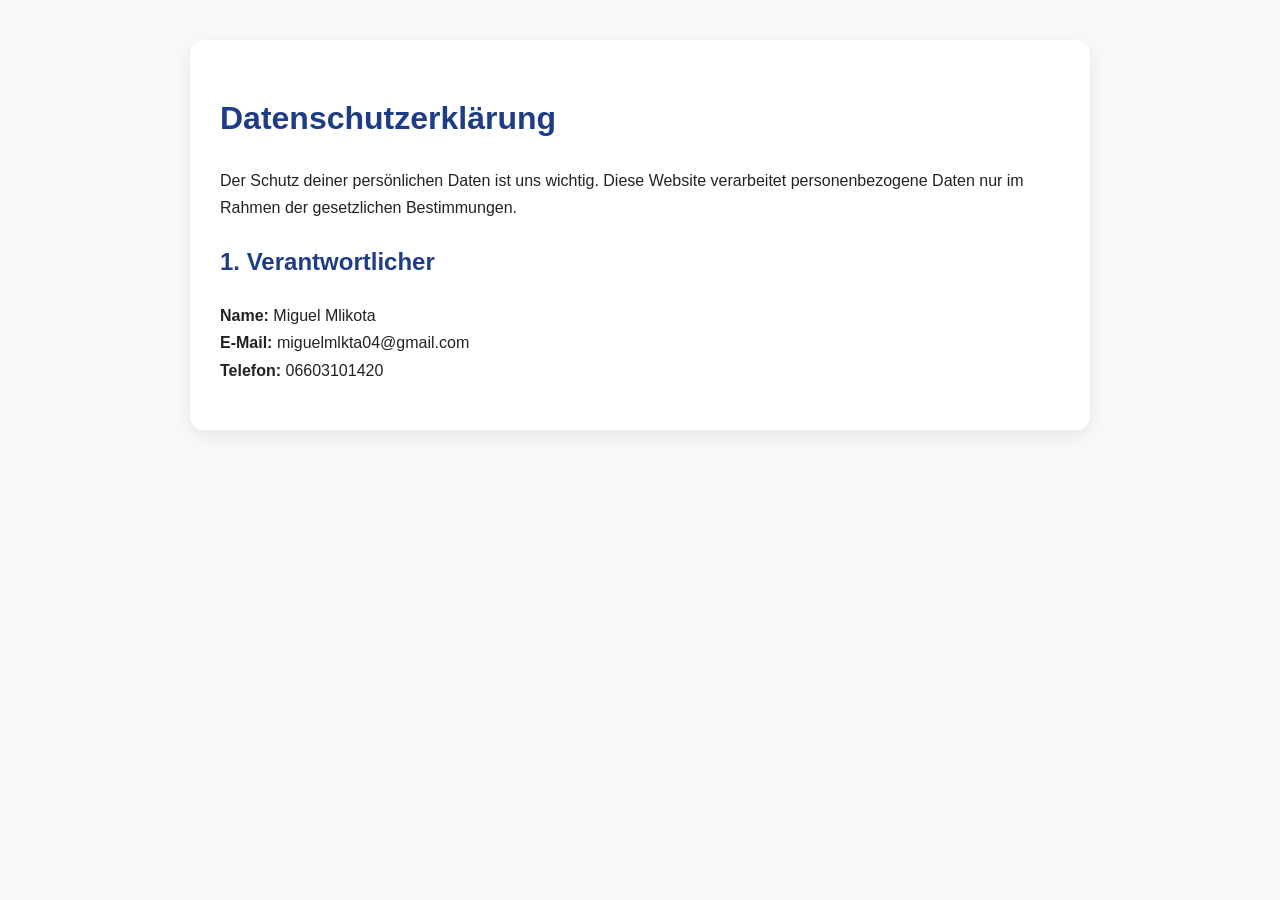
==== datenschutz.html @ dc7697e9 "Initial commit: original site from website builder Unmodified export from the builder tool Miguel's " ====
<!DOCTYPE html>
<html lang="de">
<head>
<meta charset="UTF-8">
<meta name="viewport" content="width=device-width, initial-scale=1.0">
<title>Datenschutz</title>
<style>
body {
font-family: Arial, sans-serif;
max-width: 900px;
margin: 0 auto;
padding: 40px 20px;
line-height: 1.7;
color: #222;
background: #f8f9fb;
}
.box {
background: white;
padding: 30px;
border-radius: 14px;
box-shadow: 0 6px 20px rgba(0,0,0,0.08);
}
h1, h2 {
color: #1f3c88;
}
a {
color: #1f3c88;
text-decoration: none;
}
a:hover {
text-decoration: underline;
}
</style>
</head>
<body>
<div class="box">
<h1>Datenschutzerklärung</h1>

<p>
Der Schutz deiner persönlichen Daten ist uns wichtig. Diese Website verarbeitet personenbezogene Daten
nur im Rahmen der gesetzlichen Bestimmungen.
</p>

<h2>1. Verantwortlicher</h2>
<p>
<strong>Name:</strong> Miguel Mlikota<br>
<strong>E-Mail:</strong> miguelmlkta04@gmail.com<br>
<strong>Telefon:</strong> 06603101420
</p>
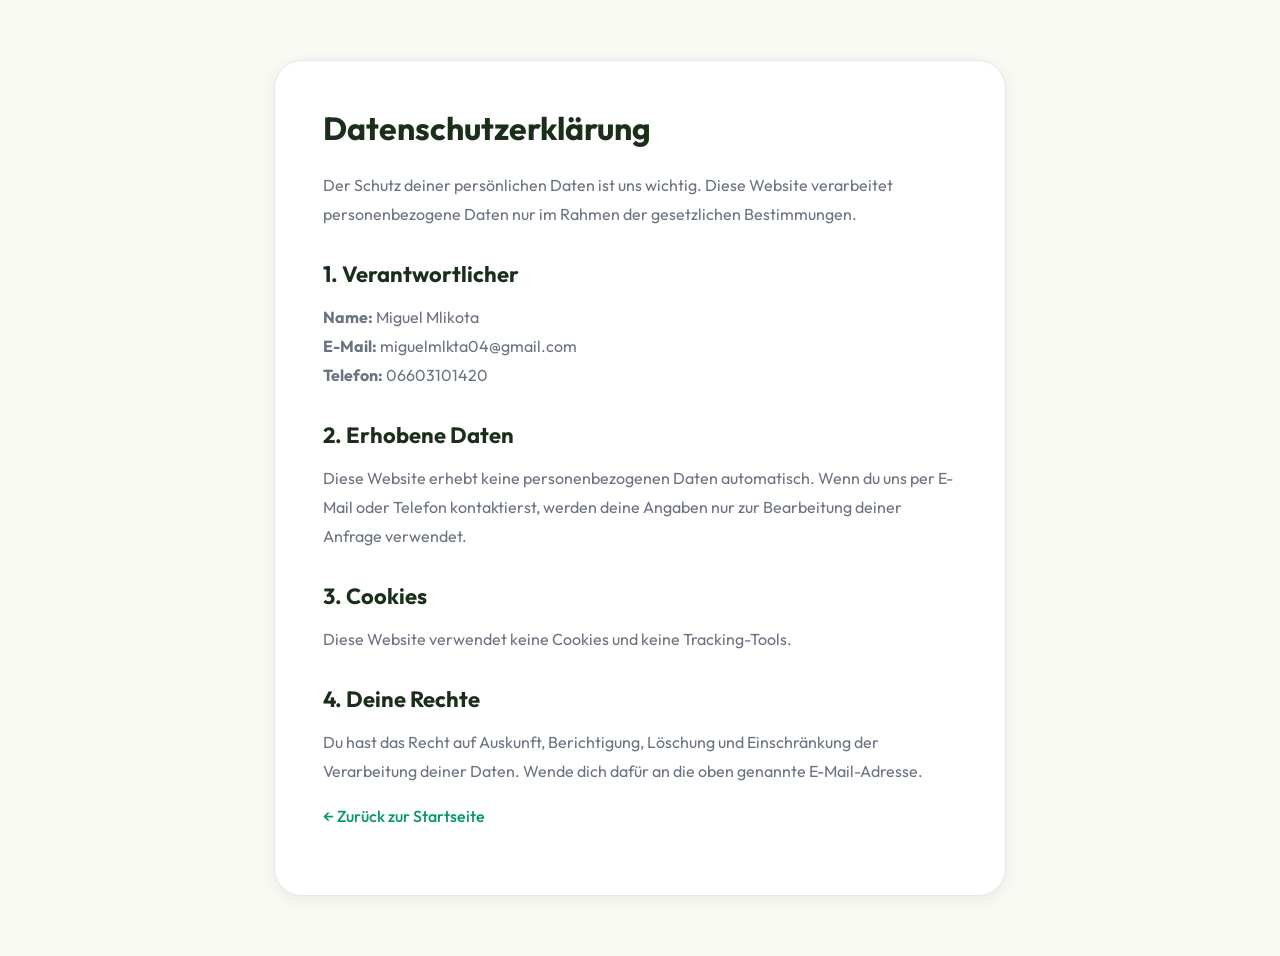
==== commit cf864927: "Complete redesign: clean code, optimized images, modern design - Extract base64 images to optimized " ====
--- a/datenschutz.html
+++ b/datenschutz.html
@@ -1,49 +1,51 @@
-<!DOCTYPE html>
-<html lang="de">
-<head>
-<meta charset="UTF-8">
-<meta name="viewport" content="width=device-width, initial-scale=1.0">
-<title>Datenschutz</title>
-<style>
-body {
-font-family: Arial, sans-serif;
-max-width: 900px;
-margin: 0 auto;
-padding: 40px 20px;
-line-height: 1.7;
-color: #222;
-background: #f8f9fb;
-}
-.box {
-background: white;
-padding: 30px;
-border-radius: 14px;
-box-shadow: 0 6px 20px rgba(0,0,0,0.08);
-}
-h1, h2 {
-color: #1f3c88;
-}
-a {
-color: #1f3c88;
-text-decoration: none;
-}
-a:hover {
-text-decoration: underline;
-}
-</style>
-</head>
-<body>
-<div class="box">
-<h1>Datenschutzerklärung</h1>
-
-<p>
-Der Schutz deiner persönlichen Daten ist uns wichtig. Diese Website verarbeitet personenbezogene Daten
-nur im Rahmen der gesetzlichen Bestimmungen.
-</p>
-
-<h2>1. Verantwortlicher</h2>
-<p>
-<strong>Name:</strong> Miguel Mlikota<br>
-<strong>E-Mail:</strong> miguelmlkta04@gmail.com<br>
-<strong>Telefon:</strong> 06603101420
-</p>
+<!DOCTYPE html>
+<html lang="de">
+<head>
+  <meta charset="UTF-8">
+  <meta name="viewport" content="width=device-width, initial-scale=1.0">
+  <title>Datenschutz – Strom & Gas Check</title>
+  <meta name="theme-color" content="#FAFAF5">
+  <link rel="icon" href="data:image/svg+xml,<svg xmlns='http://www.w3.org/2000/svg' viewBox='0 0 100 100'><text y='.9em' font-size='90'>⚡</text></svg>">
+  <link rel="stylesheet" href="styles.css">
+</head>
+<body>
+  <div class="page-content">
+    <div class="box">
+      <h1>Datenschutzerklärung</h1>
+
+      <p>
+        Der Schutz deiner persönlichen Daten ist uns wichtig. Diese Website verarbeitet personenbezogene Daten
+        nur im Rahmen der gesetzlichen Bestimmungen.
+      </p>
+
+      <h2>1. Verantwortlicher</h2>
+      <p>
+        <strong>Name:</strong> Miguel Mlikota<br>
+        <strong>E-Mail:</strong> miguelmlkta04@gmail.com<br>
+        <strong>Telefon:</strong> 06603101420
+      </p>
+
+      <h2>2. Erhobene Daten</h2>
+      <p>
+        Diese Website erhebt keine personenbezogenen Daten automatisch. Wenn du uns per E-Mail oder Telefon
+        kontaktierst, werden deine Angaben nur zur Bearbeitung deiner Anfrage verwendet.
+      </p>
+
+      <h2>3. Cookies</h2>
+      <p>
+        Diese Website verwendet keine Cookies und keine Tracking-Tools.
+      </p>
+
+      <h2>4. Deine Rechte</h2>
+      <p>
+        Du hast das Recht auf Auskunft, Berichtigung, Löschung und Einschränkung der Verarbeitung deiner Daten.
+        Wende dich dafür an die oben genannte E-Mail-Adresse.
+      </p>
+
+      <p>
+        <a href="index.html">← Zurück zur Startseite</a>
+      </p>
+    </div>
+  </div>
+</body>
+</html>
--- a/styles.css
+++ b/styles.css
@@ -0,0 +1,752 @@
+/* ==========================================================================
+   Fonts
+   ========================================================================== */
+
+@import url('https://fonts.googleapis.com/css2?family=Outfit:wght@300;400;500;600;700;800&display=swap');
+
+/* ==========================================================================
+   Custom Properties
+   ========================================================================== */
+
+:root {
+  --color-primary: #10B981;
+  --color-primary-dark: #059669;
+  --color-primary-light: #D1FAE5;
+  --color-accent: #EAB308;
+  --color-accent-light: #FEF9C3;
+  --color-dark: #1A2E1A;
+  --color-dark-soft: #243524;
+  --color-text: #1A2E1A;
+  --color-text-muted: #6B7280;
+  --color-bg: #FAFAF5;
+  --color-surface: #FFFFFF;
+  --color-border: #E5E7EB;
+
+  --font: 'Outfit', system-ui, sans-serif;
+
+  --radius-sm: 8px;
+  --radius-md: 14px;
+  --radius-lg: 20px;
+  --radius-xl: 28px;
+
+  --shadow-sm: 0 1px 3px rgba(26, 46, 26, 0.06);
+  --shadow-md: 0 4px 16px rgba(26, 46, 26, 0.08);
+  --shadow-lg: 0 12px 40px rgba(26, 46, 26, 0.1);
+  --shadow-xl: 0 20px 60px rgba(26, 46, 26, 0.12);
+}
+
+/* ==========================================================================
+   Reset & Base
+   ========================================================================== */
+
+*,
+*::before,
+*::after {
+  box-sizing: border-box;
+}
+
+body {
+  margin: 0;
+  font-family: var(--font);
+  background: var(--color-bg);
+  color: var(--color-text);
+  line-height: 1.65;
+  -webkit-font-smoothing: antialiased;
+  -moz-osx-font-smoothing: grayscale;
+}
+
+h1, h2, h3, h4 {
+  font-family: var(--font);
+  line-height: 1.2;
+  margin-top: 0;
+}
+
+a {
+  color: var(--color-primary-dark);
+  text-decoration: none;
+  transition: color 0.2s ease;
+}
+
+a:hover {
+  color: var(--color-primary);
+}
+
+img {
+  max-width: 100%;
+  height: auto;
+  display: block;
+}
+
+/* ==========================================================================
+   Layout
+   ========================================================================== */
+
+.container {
+  max-width: 1100px;
+  margin: 0 auto;
+  padding: 0 24px;
+}
+
+.section {
+  padding: 80px 0;
+}
+
+/* Centered content for legal pages */
+.page-content {
+  max-width: 780px;
+  margin: 0 auto;
+  padding: 60px 24px;
+}
+
+/* ==========================================================================
+   Hero
+   ========================================================================== */
+
+.hero {
+  background: linear-gradient(180deg, #ECFDF5 0%, var(--color-bg) 100%);
+  color: var(--color-text);
+  padding: 120px 24px 100px;
+  text-align: center;
+  position: relative;
+  overflow: hidden;
+}
+
+.hero::before {
+  content: '';
+  position: absolute;
+  top: -30%;
+  right: -10%;
+  width: 600px;
+  height: 600px;
+  background: radial-gradient(circle, rgba(16, 185, 129, 0.1) 0%, transparent 70%);
+  pointer-events: none;
+}
+
+.hero::after {
+  content: '';
+  position: absolute;
+  bottom: -30%;
+  left: -5%;
+  width: 400px;
+  height: 400px;
+  background: radial-gradient(circle, rgba(234, 179, 8, 0.06) 0%, transparent 70%);
+  pointer-events: none;
+}
+
+.hero-inner {
+  max-width: 800px;
+  margin: 0 auto;
+  position: relative;
+  z-index: 1;
+}
+
+.hero-label {
+  display: inline-block;
+  font-size: 14px;
+  font-weight: 600;
+  letter-spacing: 0.08em;
+  text-transform: uppercase;
+  color: var(--color-primary-dark);
+  background: var(--color-primary-light);
+  padding: 6px 16px;
+  border-radius: 100px;
+  margin-bottom: 28px;
+}
+
+.hero h1 {
+  font-size: clamp(36px, 5vw, 56px);
+  font-weight: 700;
+  color: var(--color-dark);
+  margin-bottom: 20px;
+  letter-spacing: -0.02em;
+}
+
+.text-primary {
+  color: var(--color-primary-dark);
+}
+
+.hero p {
+  font-size: 18px;
+  line-height: 1.7;
+  color: var(--color-text-muted);
+  max-width: 620px;
+  margin: 0 auto 36px;
+}
+
+/* ==========================================================================
+   Buttons
+   ========================================================================== */
+
+.btn-wrap {
+  display: flex;
+  gap: 14px;
+  justify-content: center;
+  flex-wrap: wrap;
+}
+
+.btn {
+  display: inline-flex;
+  align-items: center;
+  gap: 8px;
+  padding: 16px 32px;
+  border-radius: var(--radius-md);
+  text-decoration: none;
+  font-family: var(--font);
+  font-size: 16px;
+  font-weight: 600;
+  transition: all 0.2s ease;
+  cursor: pointer;
+  border: none;
+}
+
+.btn:hover {
+  text-decoration: none;
+  transform: translateY(-2px);
+}
+
+.btn-primary {
+  background: var(--color-primary);
+  color: white;
+  box-shadow: 0 4px 16px rgba(16, 185, 129, 0.3);
+}
+
+.btn-primary:hover {
+  background: var(--color-primary-dark);
+  box-shadow: 0 8px 24px rgba(16, 185, 129, 0.4);
+  color: white;
+}
+
+.btn-secondary {
+  background: var(--color-surface);
+  color: var(--color-dark);
+  border: 1px solid var(--color-border);
+}
+
+.btn-secondary:hover {
+  background: var(--color-surface);
+  border-color: var(--color-primary);
+  color: var(--color-dark);
+  box-shadow: 0 4px 16px rgba(26, 46, 26, 0.08);
+}
+
+/* ==========================================================================
+   Contact strip
+   ========================================================================== */
+
+.contact-strip {
+  background: var(--color-surface);
+  padding: 28px 24px;
+  text-align: center;
+  border-bottom: 1px solid var(--color-border);
+}
+
+.contact-strip-heading {
+  font-size: 18px;
+  font-weight: 600;
+  color: var(--color-text);
+  margin: 0 0 14px;
+}
+
+.contact-strip-buttons {
+  display: flex;
+  gap: 12px;
+  justify-content: center;
+  flex-wrap: wrap;
+}
+
+.contact-btn {
+  display: inline-flex;
+  align-items: center;
+  gap: 8px;
+  padding: 10px 22px;
+  border-radius: var(--radius-sm);
+  font-size: 16px;
+  font-weight: 500;
+  text-decoration: none;
+  transition: all 0.2s ease;
+}
+
+.contact-btn:hover {
+  text-decoration: none;
+  transform: translateY(-1px);
+}
+
+.contact-btn-phone {
+  background: var(--color-primary-light);
+  color: var(--color-primary-dark);
+}
+
+.contact-btn-phone:hover {
+  background: #A7F3D0;
+  color: var(--color-primary-dark);
+}
+
+.contact-btn-whatsapp {
+  background: #DCFCE7;
+  color: #15803D;
+}
+
+.contact-btn-whatsapp:hover {
+  background: #BBF7D0;
+  color: #15803D;
+}
+
+/* ==========================================================================
+   Benefits section
+   ========================================================================== */
+
+.benefits {
+  padding: 100px 0;
+}
+
+.section-header {
+  text-align: center;
+  max-width: 640px;
+  margin: 0 auto 48px;
+}
+
+.section-header h2 {
+  font-size: clamp(28px, 3.5vw, 38px);
+  font-weight: 700;
+  color: var(--color-text);
+  margin-bottom: 12px;
+}
+
+.section-header p {
+  font-size: 18px;
+  color: var(--color-text-muted);
+  line-height: 1.7;
+}
+
+.benefits-grid {
+  display: grid;
+  grid-template-columns: repeat(2, 1fr);
+  gap: 20px;
+}
+
+.benefit-card {
+  background: var(--color-surface);
+  padding: 32px;
+  border-radius: var(--radius-lg);
+  box-shadow: var(--shadow-sm);
+  border: 1px solid var(--color-border);
+  transition: box-shadow 0.25s ease, transform 0.25s ease;
+}
+
+.benefit-card:hover {
+  box-shadow: var(--shadow-md);
+  transform: translateY(-2px);
+}
+
+.benefit-card-header {
+  display: flex;
+  align-items: center;
+  gap: 14px;
+  margin-bottom: 12px;
+}
+
+.benefit-card-icon {
+  width: 44px;
+  height: 44px;
+  border-radius: 12px;
+  background: var(--color-primary-light);
+  color: var(--color-primary-dark);
+  display: flex;
+  align-items: center;
+  justify-content: center;
+  font-size: 22px;
+  flex-shrink: 0;
+}
+
+.benefit-card h3 {
+  font-size: 18px;
+  font-weight: 700;
+  margin-bottom: 0;
+  color: var(--color-text);
+}
+
+.benefit-card p {
+  font-size: 16px;
+  color: var(--color-text-muted);
+  margin: 0;
+  line-height: 1.65;
+}
+
+/* ==========================================================================
+   About / Two-column
+   ========================================================================== */
+
+.about {
+  padding: 0 0 100px;
+}
+
+.about-inner {
+  display: grid;
+  grid-template-columns: 1fr 1fr;
+  gap: 60px;
+  align-items: center;
+}
+
+.about-content h2 {
+  font-size: clamp(28px, 3.5vw, 36px);
+  font-weight: 700;
+  margin-bottom: 20px;
+}
+
+.about-content p {
+  font-size: 16px;
+  color: var(--color-text-muted);
+  margin-bottom: 16px;
+  line-height: 1.7;
+}
+
+.about-image {
+  position: relative;
+}
+
+.about-image img {
+  width: 100%;
+  height: 480px;
+  object-fit: cover;
+  border-radius: var(--radius-xl);
+  box-shadow: var(--shadow-lg);
+}
+
+.about-image::after {
+  content: '';
+  position: absolute;
+  inset: 12px -12px -12px 12px;
+  border: 2px solid var(--color-primary);
+  border-radius: var(--radius-xl);
+  z-index: -1;
+  opacity: 0.3;
+}
+
+/* ==========================================================================
+   Gallery
+   ========================================================================== */
+
+.gallery-section {
+  padding: 0 0 100px;
+}
+
+.gallery-section h2 {
+  font-size: clamp(28px, 3.5vw, 36px);
+  font-weight: 700;
+  margin-bottom: 32px;
+}
+
+.gallery-grid {
+  display: grid;
+  grid-template-columns: repeat(4, 1fr);
+  gap: 16px;
+}
+
+.gallery-grid img {
+  width: 100%;
+  height: 280px;
+  object-fit: cover;
+  border-radius: var(--radius-md);
+  transition: transform 0.3s ease, box-shadow 0.3s ease;
+}
+
+.gallery-grid img:hover {
+  transform: scale(1.03);
+  box-shadow: var(--shadow-lg);
+}
+
+/* ==========================================================================
+   Trust section
+   ========================================================================== */
+
+.trust {
+  background: var(--color-surface);
+  border-top: 1px solid var(--color-border);
+  border-bottom: 1px solid var(--color-border);
+  padding: 64px 0;
+}
+
+.trust-inner {
+  display: flex;
+  justify-content: center;
+  gap: 48px;
+  flex-wrap: wrap;
+}
+
+.trust-item {
+  display: flex;
+  align-items: center;
+  gap: 10px;
+  font-size: 16px;
+  font-weight: 500;
+  color: var(--color-text);
+}
+
+.trust-check {
+  width: 26px;
+  height: 26px;
+  background: var(--color-primary-light);
+  border-radius: 50%;
+  display: flex;
+  align-items: center;
+  justify-content: center;
+  flex-shrink: 0;
+}
+
+.trust-check svg {
+  width: 14px;
+  height: 14px;
+  color: var(--color-primary-dark);
+}
+
+/* ==========================================================================
+   Urgency banner
+   ========================================================================== */
+
+.urgency-strip {
+  background: var(--color-accent-light);
+  border-top: 1px solid #FDE68A;
+  border-bottom: 1px solid #FDE68A;
+  margin-top: 80px;
+  padding: 20px 24px;
+  text-align: center;
+  font-weight: 600;
+  font-size: 16px;
+  color: #92400E;
+}
+
+/* ==========================================================================
+   Testimonials
+   ========================================================================== */
+
+.testimonials {
+  padding: 80px 0;
+}
+
+.testimonials-grid {
+  display: grid;
+  grid-template-columns: repeat(3, 1fr);
+  gap: 24px;
+  margin-top: 48px;
+}
+
+.testimonial-card {
+  background: var(--color-surface);
+  padding: 32px;
+  border-radius: var(--radius-lg);
+  box-shadow: var(--shadow-sm);
+  border: 1px solid var(--color-border);
+  position: relative;
+}
+
+.testimonial-card::before {
+  content: '\201C';
+  font-family: Georgia, serif;
+  font-size: 64px;
+  line-height: 1;
+  color: var(--color-primary);
+  opacity: 0.3;
+  position: absolute;
+  top: 16px;
+  left: 24px;
+}
+
+.testimonial-stars {
+  display: block;
+  font-size: 16px;
+  margin-top: 28px;
+  margin-bottom: 14px;
+  letter-spacing: 2px;
+  position: relative;
+}
+
+.testimonial-text {
+  font-size: 16px;
+  line-height: 1.7;
+  color: var(--color-text);
+  font-style: italic;
+  position: relative;
+}
+
+/* ==========================================================================
+   CTA section
+   ========================================================================== */
+
+.cta {
+  background: linear-gradient(to right, #ECFDF5, #BBF7D0);
+  color: var(--color-text);
+  padding: 80px 24px;
+  text-align: center;
+}
+
+.cta-inner {
+  position: relative;
+  z-index: 1;
+}
+
+.cta h2 {
+  font-size: clamp(28px, 3.5vw, 40px);
+  font-weight: 700;
+  color: var(--color-dark);
+  margin-bottom: 14px;
+}
+
+.cta p {
+  font-size: 18px;
+  color: var(--color-text-muted);
+  margin-bottom: 32px;
+}
+
+/* ==========================================================================
+   Footer
+   ========================================================================== */
+
+footer {
+  text-align: center;
+  color: var(--color-text-muted);
+  font-size: 14px;
+  padding: 32px 24px;
+}
+
+footer a {
+  color: var(--color-text-muted);
+  transition: color 0.2s ease;
+}
+
+footer a:hover {
+  color: var(--color-primary);
+}
+
+/* ==========================================================================
+   Legal pages (Impressum, Datenschutz)
+   ========================================================================== */
+
+.page-content .box {
+  background: var(--color-surface);
+  padding: 48px;
+  border-radius: var(--radius-xl);
+  box-shadow: var(--shadow-md);
+  border: 1px solid var(--color-border);
+}
+
+.page-content h1 {
+  font-size: 32px;
+  font-weight: 700;
+  margin-bottom: 24px;
+}
+
+.page-content h2 {
+  font-size: 22px;
+  font-weight: 700;
+  margin-bottom: 12px;
+  margin-top: 32px;
+}
+
+.page-content p {
+  color: var(--color-text-muted);
+  line-height: 1.8;
+}
+
+.page-content a {
+  font-weight: 500;
+}
+
+/* ==========================================================================
+   Responsive
+   ========================================================================== */
+
+@media (max-width: 900px) {
+  .benefits-grid {
+    grid-template-columns: 1fr;
+  }
+
+  .about-inner {
+    grid-template-columns: 1fr;
+    gap: 40px;
+  }
+
+  .about-image {
+    order: -1;
+  }
+
+  .about-image img {
+    height: 360px;
+  }
+
+  .gallery-grid {
+    grid-template-columns: repeat(2, 1fr);
+  }
+
+  .testimonials-grid {
+    grid-template-columns: 1fr;
+  }
+
+  .trust-inner {
+    flex-direction: column;
+    align-items: center;
+    gap: 20px;
+  }
+}
+
+@media (max-width: 600px) {
+  .hero {
+    padding: 80px 20px 64px;
+  }
+
+  .hero p {
+    font-size: 16px;
+  }
+
+  .btn {
+    padding: 14px 24px;
+    font-size: 15px;
+    width: 100%;
+    justify-content: center;
+  }
+
+  .btn-wrap {
+    flex-direction: column;
+    align-items: stretch;
+    max-width: 320px;
+    margin: 0 auto;
+  }
+
+  .contact-strip-buttons {
+    flex-direction: column;
+    align-items: center;
+  }
+
+  .contact-btn {
+    width: 100%;
+    max-width: 280px;
+    justify-content: center;
+  }
+
+  .section {
+    padding: 60px 0;
+  }
+
+  .benefits {
+    padding: 60px 0;
+  }
+
+  .about {
+    padding: 0 0 60px;
+  }
+
+  .gallery-grid {
+    grid-template-columns: 1fr;
+  }
+
+  .gallery-grid img {
+    height: 240px;
+  }
+
+  .about-image::after {
+    display: none;
+  }
+
+  .page-content .box {
+    padding: 28px;
+  }
+}
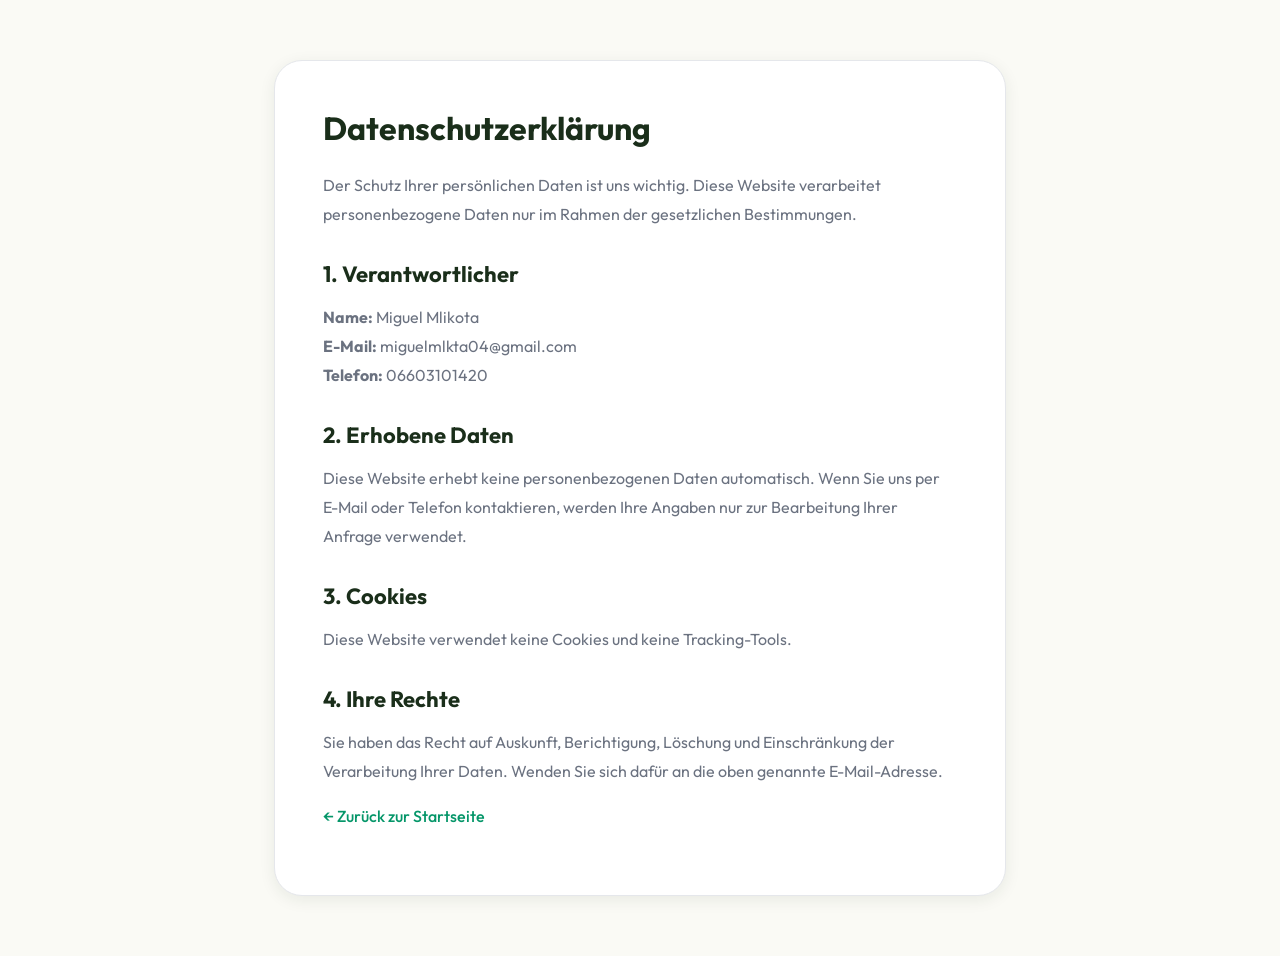
==== commit c1f35d18: "Switch from informal "du" to formal "Sie" throughout More professional tone for a business website." ====
--- a/datenschutz.html
+++ b/datenschutz.html
@@ -14,7 +14,7 @@
       <h1>Datenschutzerklärung</h1>
 
       <p>
-        Der Schutz deiner persönlichen Daten ist uns wichtig. Diese Website verarbeitet personenbezogene Daten
+        Der Schutz Ihrer persönlichen Daten ist uns wichtig. Diese Website verarbeitet personenbezogene Daten
         nur im Rahmen der gesetzlichen Bestimmungen.
       </p>
 
@@ -27,8 +27,8 @@
 
       <h2>2. Erhobene Daten</h2>
       <p>
-        Diese Website erhebt keine personenbezogenen Daten automatisch. Wenn du uns per E-Mail oder Telefon
-        kontaktierst, werden deine Angaben nur zur Bearbeitung deiner Anfrage verwendet.
+        Diese Website erhebt keine personenbezogenen Daten automatisch. Wenn Sie uns per E-Mail oder Telefon
+        kontaktieren, werden Ihre Angaben nur zur Bearbeitung Ihrer Anfrage verwendet.
       </p>
 
       <h2>3. Cookies</h2>
@@ -36,10 +36,10 @@
         Diese Website verwendet keine Cookies und keine Tracking-Tools.
       </p>
 
-      <h2>4. Deine Rechte</h2>
+      <h2>4. Ihre Rechte</h2>
       <p>
-        Du hast das Recht auf Auskunft, Berichtigung, Löschung und Einschränkung der Verarbeitung deiner Daten.
-        Wende dich dafür an die oben genannte E-Mail-Adresse.
+        Sie haben das Recht auf Auskunft, Berichtigung, Löschung und Einschränkung der Verarbeitung Ihrer Daten.
+        Wenden Sie sich dafür an die oben genannte E-Mail-Adresse.
       </p>
 
       <p>
